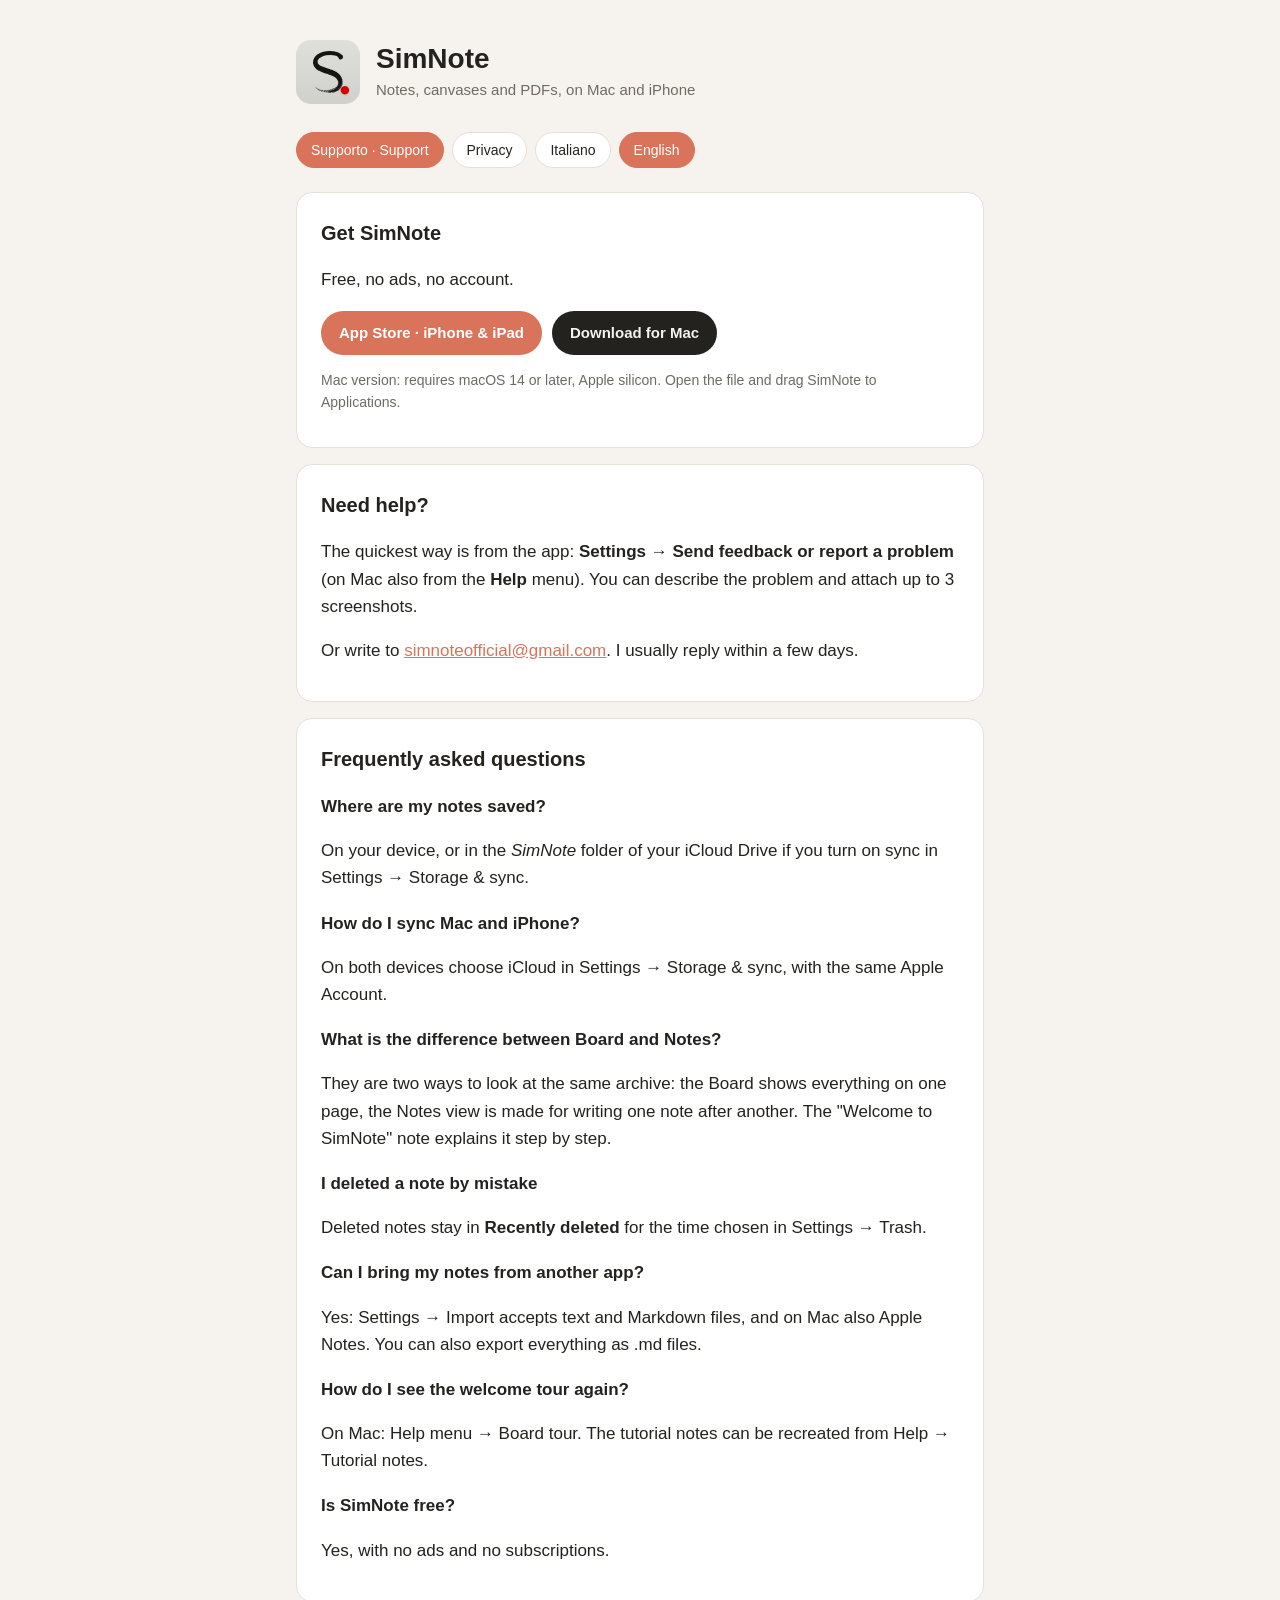
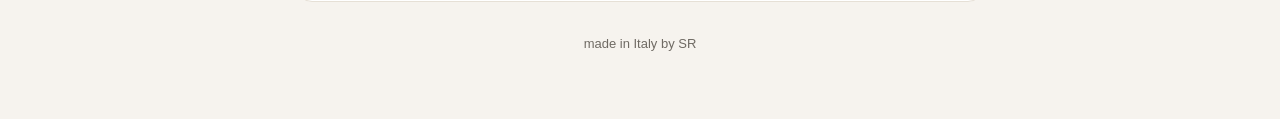
==== index.html @ 3bf7bce7 "SimNote website" ====
<!doctype html>
<html data-lang="en">
<head>
<meta charset="utf-8">
<meta name="viewport" content="width=device-width, initial-scale=1">
<title>SimNote · Support</title>
<link rel="icon" href="icon.png">
<link rel="stylesheet" href="style.css">
<script src="lang.js"></script>
</head>
<body>
<main>
  <header>
    <img src="icon.png" alt="">
    <div>
      <h1>SimNote</h1>
      <p><span lang="it">Note, lavagne e PDF, su Mac e iPhone</span><span lang="en">Notes, canvases and PDFs, on Mac and iPhone</span></p>
    </div>
  </header>
  <nav>
    <a href="index.html" class="on">Supporto · Support</a>
    <a href="privacy.html">Privacy</a>
    <button data-set="it" onclick="setLang('it')">Italiano</button>
    <button data-set="en" onclick="setLang('en')">English</button>
  </nav>

  <div lang="it">
  <section class="get">
    <h2>Scarica SimNote</h2>
    <p>Gratis, senza pubblicità e senza account.</p>
    <p class="buttons"><a class="btn" href="https://apps.apple.com/app/id6836353241">App Store · iPhone e iPad</a> <a class="btn alt" href="SimNote.dmg" download>Scarica per Mac</a></p>
    <p class="muted">Versione Mac: richiede macOS 14 o successivo, Apple Silicon. Apri il file, trascina SimNote in Applicazioni.</p>
  </section>
  <section>
    <h2>Serve aiuto?</h2>
    <p>Il modo più veloce è dall'app: <strong>Impostazioni → Invia un feedback o segnala un problema</strong> (sul Mac anche dal menu <strong>Aiuto</strong>). Puoi descrivere il problema e allegare fino a 3 screenshot.</p>
    <p>In alternativa scrivi a <a href="mailto:simnoteofficial@gmail.com">simnoteofficial@gmail.com</a>. Rispondo di solito entro pochi giorni.</p>
  </section>
  <section>
    <h2>Domande frequenti</h2>
    <h3>Dove sono salvate le mie note?</h3>
    <p>Sul dispositivo, oppure nella cartella <em>SimNote</em> del tuo iCloud Drive se attivi la sincronizzazione in Impostazioni → Archiviazione e sincronizzazione.</p>
    <h3>Come sincronizzo Mac e iPhone?</h3>
    <p>Su entrambi i dispositivi scegli iCloud in Impostazioni → Archiviazione e sincronizzazione, con lo stesso account Apple.</p>
    <h3>Qual è la differenza tra Bacheca e Note?</h3>
    <p>Sono due modi di guardare lo stesso archivio: la Bacheca mostra tutto su una pagina, la vista Note è fatta per scrivere una nota dopo l'altra. La nota "Benvenuto in SimNote" lo spiega passo per passo.</p>
    <h3>Ho cancellato una nota per errore</h3>
    <p>Le note eliminate restano in <strong>Eliminate di recente</strong> per il tempo scelto in Impostazioni → Cestino.</p>
    <h3>Posso portare le mie note da un'altra app?</h3>
    <p>Sì: Impostazioni → Importa accetta file di testo e Markdown, e sul Mac anche le note di Apple Note. Puoi anche esportare tutto in file .md.</p>
    <h3>Come rivedo il tour iniziale?</h3>
    <p>Sul Mac: menu Aiuto → Tour della Bacheca. Le note del tutorial si possono ricreare da Aiuto → Note tutorial.</p>
    <h3>SimNote è gratuita?</h3>
    <p>Sì, senza pubblicità e senza abbonamenti.</p>
  </section>
  </div>

  <div lang="en">
  <section class="get">
    <h2>Get SimNote</h2>
    <p>Free, no ads, no account.</p>
    <p class="buttons"><a class="btn" href="https://apps.apple.com/app/id6836353241">App Store · iPhone &amp; iPad</a> <a class="btn alt" href="SimNote.dmg" download>Download for Mac</a></p>
    <p class="muted">Mac version: requires macOS 14 or later, Apple silicon. Open the file and drag SimNote to Applications.</p>
  </section>
  <section>
    <h2>Need help?</h2>
    <p>The quickest way is from the app: <strong>Settings → Send feedback or report a problem</strong> (on Mac also from the <strong>Help</strong> menu). You can describe the problem and attach up to 3 screenshots.</p>
    <p>Or write to <a href="mailto:simnoteofficial@gmail.com">simnoteofficial@gmail.com</a>. I usually reply within a few days.</p>
  </section>
  <section>
    <h2>Frequently asked questions</h2>
    <h3>Where are my notes saved?</h3>
    <p>On your device, or in the <em>SimNote</em> folder of your iCloud Drive if you turn on sync in Settings → Storage &amp; sync.</p>
    <h3>How do I sync Mac and iPhone?</h3>
    <p>On both devices choose iCloud in Settings → Storage &amp; sync, with the same Apple Account.</p>
    <h3>What is the difference between Board and Notes?</h3>
    <p>They are two ways to look at the same archive: the Board shows everything on one page, the Notes view is made for writing one note after another. The "Welcome to SimNote" note explains it step by step.</p>
    <h3>I deleted a note by mistake</h3>
    <p>Deleted notes stay in <strong>Recently deleted</strong> for the time chosen in Settings → Trash.</p>
    <h3>Can I bring my notes from another app?</h3>
    <p>Yes: Settings → Import accepts text and Markdown files, and on Mac also Apple Notes. You can also export everything as .md files.</p>
    <h3>How do I see the welcome tour again?</h3>
    <p>On Mac: Help menu → Board tour. The tutorial notes can be recreated from Help → Tutorial notes.</p>
    <h3>Is SimNote free?</h3>
    <p>Yes, with no ads and no subscriptions.</p>
  </section>
  </div>

  <footer>made in Italy by SR</footer>
</main>
</body>
</html>
---- style.css ----
:root {
  --bg: #f6f3ee; --card: #ffffff; --text: #24221f; --muted: #6f6a63;
  --line: #e6e0d6; --accent: #d9735a;
}
@media (prefers-color-scheme: dark) {
  :root { --bg: #15161a; --card: #1e2026; --text: #ece8e1; --muted: #a29d95; --line: #2c2f37; --accent: #f0957a; }
}
* { box-sizing: border-box; }
body {
  margin: 0; background: var(--bg); color: var(--text);
  font: 17px/1.6 -apple-system, BlinkMacSystemFont, "Segoe UI", Helvetica, Arial, sans-serif;
}
main { max-width: 720px; margin: 0 auto; padding: 40px 16px 64px; }
header { display: flex; align-items: center; gap: 16px; margin-bottom: 28px; }
header img { width: 64px; height: 64px; border-radius: 15px; }
header h1 { margin: 0; font-size: 28px; line-height: 1.2; }
header p { margin: 2px 0 0; color: var(--muted); font-size: 15px; }
nav { display: flex; gap: 8px; flex-wrap: wrap; margin-bottom: 24px; }
nav a, nav button {
  font: inherit; font-size: 14px; padding: 6px 14px; border-radius: 999px;
  border: 1px solid var(--line); background: var(--card); color: var(--text);
  text-decoration: none; cursor: pointer;
}
nav .on { background: var(--accent); border-color: var(--accent); color: #fff; }
section { background: var(--card); border: 1px solid var(--line); border-radius: 16px; padding: 4px 24px 20px; margin-bottom: 16px; }
h2 { font-size: 20px; margin: 20px 0 6px; }
h3 { font-size: 17px; margin: 18px 0 4px; }
p, li { color: var(--text); }
.muted { color: var(--muted); font-size: 14px; }
a { color: var(--accent); }
footer { text-align: center; color: var(--muted); font-size: 13px; margin-top: 32px; font-family: Arial, sans-serif; }
html[data-lang="it"] main [lang="en"], html[data-lang="en"] main [lang="it"] { display: none; }

.buttons { display: flex; gap: 10px; flex-wrap: wrap; margin: 14px 0 6px; }
.btn { display: inline-block; padding: 10px 18px; border-radius: 999px; background: var(--accent); color: #fff; text-decoration: none; font-weight: 600; font-size: 15px; }
.btn.alt { background: var(--text); color: var(--bg); }
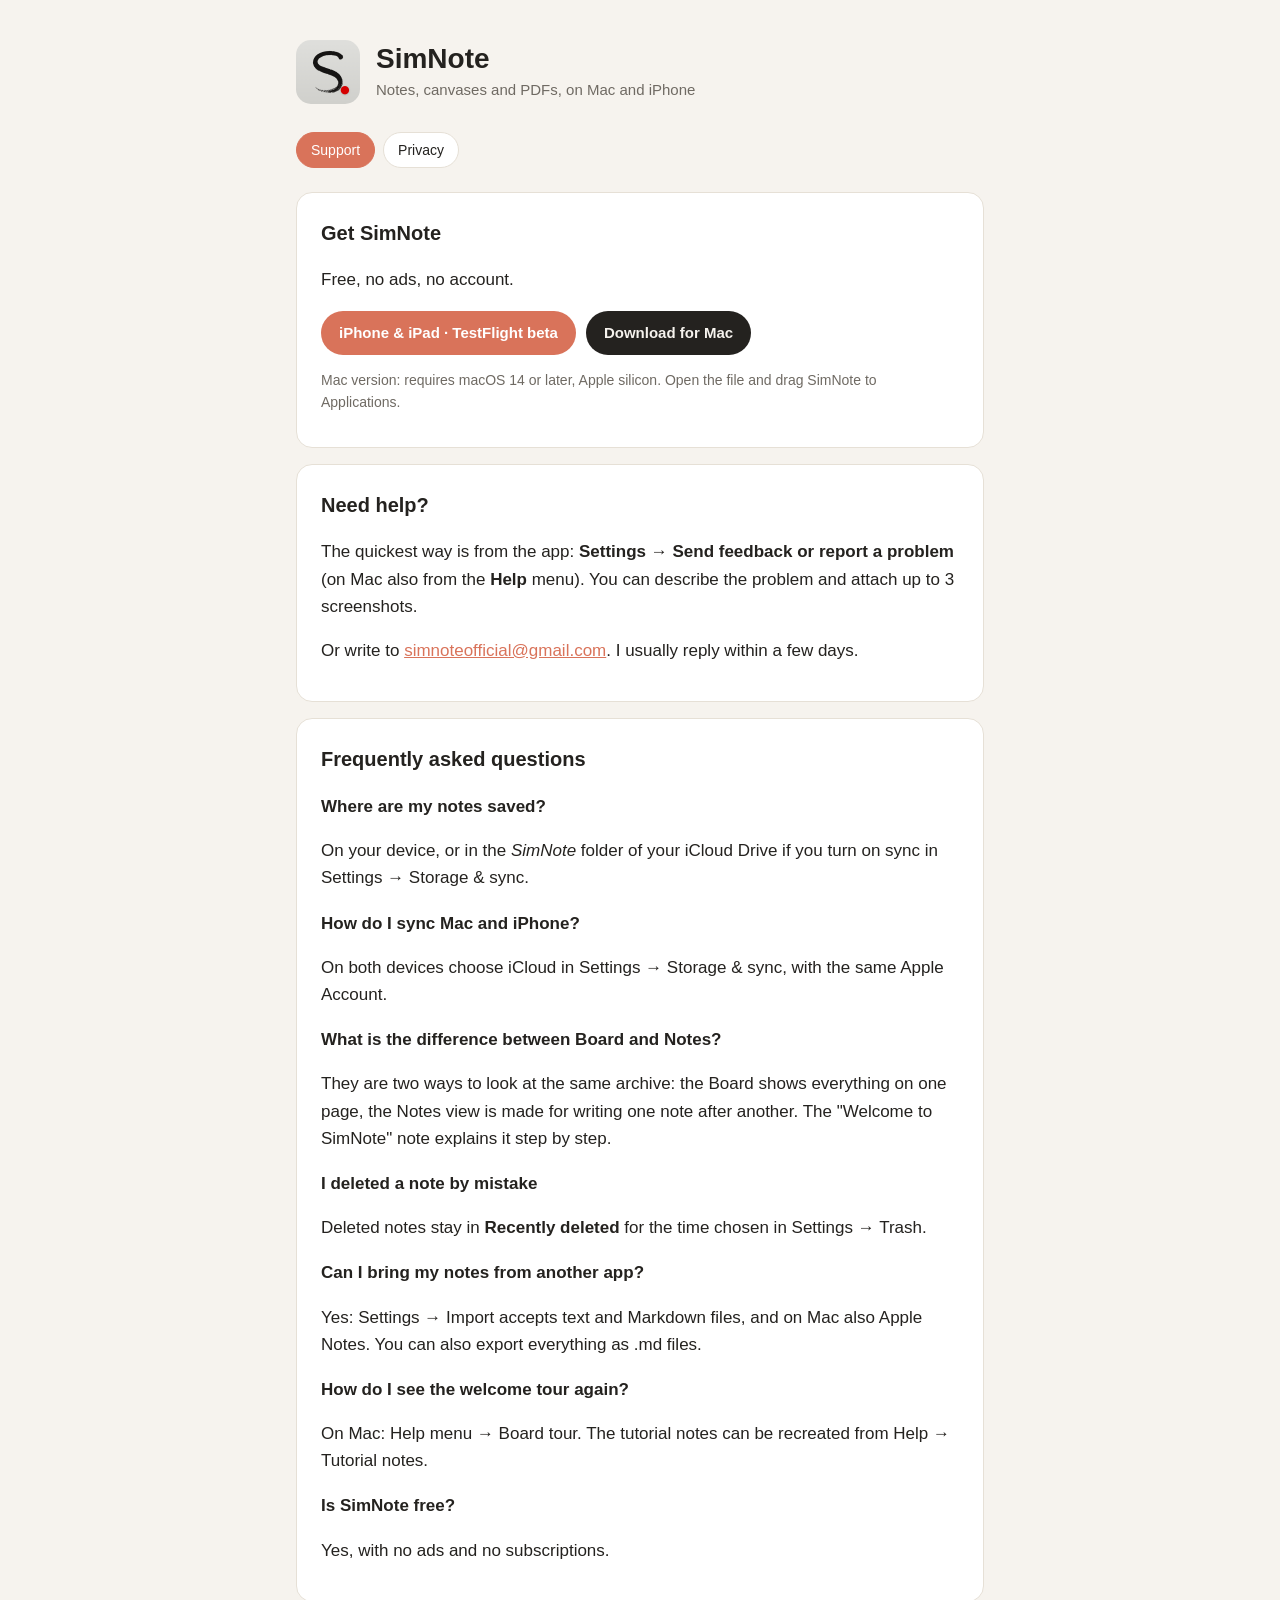
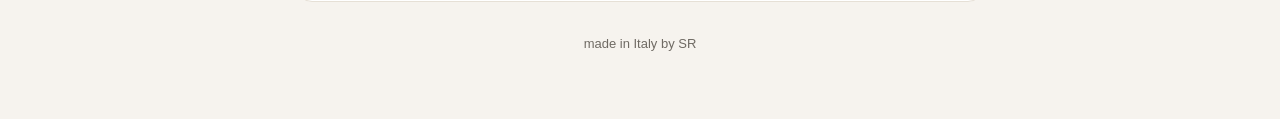
==== commit ad60fe91: "English only; TestFlight link" ====
--- a/index.html
+++ b/index.html
@@ -1,12 +1,11 @@
 <!doctype html>
-<html data-lang="en">
+<html lang="en">
 <head>
 <meta charset="utf-8">
 <meta name="viewport" content="width=device-width, initial-scale=1">
 <title>SimNote · Support</title>
 <link rel="icon" href="icon.png">
 <link rel="stylesheet" href="style.css">
-<script src="lang.js"></script>
 </head>
 <body>
 <main>
@@ -14,52 +13,19 @@
     <img src="icon.png" alt="">
     <div>
       <h1>SimNote</h1>
-      <p><span lang="it">Note, lavagne e PDF, su Mac e iPhone</span><span lang="en">Notes, canvases and PDFs, on Mac and iPhone</span></p>
+      <p>Notes, canvases and PDFs, on Mac and iPhone</p>
     </div>
   </header>
   <nav>
-    <a href="index.html" class="on">Supporto · Support</a>
+    <a href="index.html" class="on">Support</a>
     <a href="privacy.html">Privacy</a>
-    <button data-set="it" onclick="setLang('it')">Italiano</button>
-    <button data-set="en" onclick="setLang('en')">English</button>
   </nav>
 
-  <div lang="it">
-  <section class="get">
-    <h2>Scarica SimNote</h2>
-    <p>Gratis, senza pubblicità e senza account.</p>
-    <p class="buttons"><a class="btn" href="https://apps.apple.com/app/id6836353241">App Store · iPhone e iPad</a> <a class="btn alt" href="SimNote.dmg" download>Scarica per Mac</a></p>
-    <p class="muted">Versione Mac: richiede macOS 14 o successivo, Apple Silicon. Apri il file, trascina SimNote in Applicazioni.</p>
-  </section>
-  <section>
-    <h2>Serve aiuto?</h2>
-    <p>Il modo più veloce è dall'app: <strong>Impostazioni → Invia un feedback o segnala un problema</strong> (sul Mac anche dal menu <strong>Aiuto</strong>). Puoi descrivere il problema e allegare fino a 3 screenshot.</p>
-    <p>In alternativa scrivi a <a href="mailto:simnoteofficial@gmail.com">simnoteofficial@gmail.com</a>. Rispondo di solito entro pochi giorni.</p>
-  </section>
-  <section>
-    <h2>Domande frequenti</h2>
-    <h3>Dove sono salvate le mie note?</h3>
-    <p>Sul dispositivo, oppure nella cartella <em>SimNote</em> del tuo iCloud Drive se attivi la sincronizzazione in Impostazioni → Archiviazione e sincronizzazione.</p>
-    <h3>Come sincronizzo Mac e iPhone?</h3>
-    <p>Su entrambi i dispositivi scegli iCloud in Impostazioni → Archiviazione e sincronizzazione, con lo stesso account Apple.</p>
-    <h3>Qual è la differenza tra Bacheca e Note?</h3>
-    <p>Sono due modi di guardare lo stesso archivio: la Bacheca mostra tutto su una pagina, la vista Note è fatta per scrivere una nota dopo l'altra. La nota "Benvenuto in SimNote" lo spiega passo per passo.</p>
-    <h3>Ho cancellato una nota per errore</h3>
-    <p>Le note eliminate restano in <strong>Eliminate di recente</strong> per il tempo scelto in Impostazioni → Cestino.</p>
-    <h3>Posso portare le mie note da un'altra app?</h3>
-    <p>Sì: Impostazioni → Importa accetta file di testo e Markdown, e sul Mac anche le note di Apple Note. Puoi anche esportare tutto in file .md.</p>
-    <h3>Come rivedo il tour iniziale?</h3>
-    <p>Sul Mac: menu Aiuto → Tour della Bacheca. Le note del tutorial si possono ricreare da Aiuto → Note tutorial.</p>
-    <h3>SimNote è gratuita?</h3>
-    <p>Sì, senza pubblicità e senza abbonamenti.</p>
-  </section>
-  </div>
 
-  <div lang="en">
   <section class="get">
     <h2>Get SimNote</h2>
     <p>Free, no ads, no account.</p>
-    <p class="buttons"><a class="btn" href="https://apps.apple.com/app/id6836353241">App Store · iPhone &amp; iPad</a> <a class="btn alt" href="SimNote.dmg" download>Download for Mac</a></p>
+    <p class="buttons"><a class="btn" href="https://testflight.apple.com/join/2Q2Vzb8V">iPhone &amp; iPad · TestFlight beta</a> <a class="btn alt" href="SimNote.dmg" download>Download for Mac</a></p>
     <p class="muted">Mac version: requires macOS 14 or later, Apple silicon. Open the file and drag SimNote to Applications.</p>
   </section>
   <section>
@@ -84,7 +50,6 @@
     <h3>Is SimNote free?</h3>
     <p>Yes, with no ads and no subscriptions.</p>
   </section>
-  </div>
 
   <footer>made in Italy by SR</footer>
 </main>
--- a/style.css
+++ b/style.css
@@ -29,7 +29,6 @@
 .muted { color: var(--muted); font-size: 14px; }
 a { color: var(--accent); }
 footer { text-align: center; color: var(--muted); font-size: 13px; margin-top: 32px; font-family: Arial, sans-serif; }
-html[data-lang="it"] main [lang="en"], html[data-lang="en"] main [lang="it"] { display: none; }
 
 .buttons { display: flex; gap: 10px; flex-wrap: wrap; margin: 14px 0 6px; }
 .btn { display: inline-block; padding: 10px 18px; border-radius: 999px; background: var(--accent); color: #fff; text-decoration: none; font-weight: 600; font-size: 15px; }
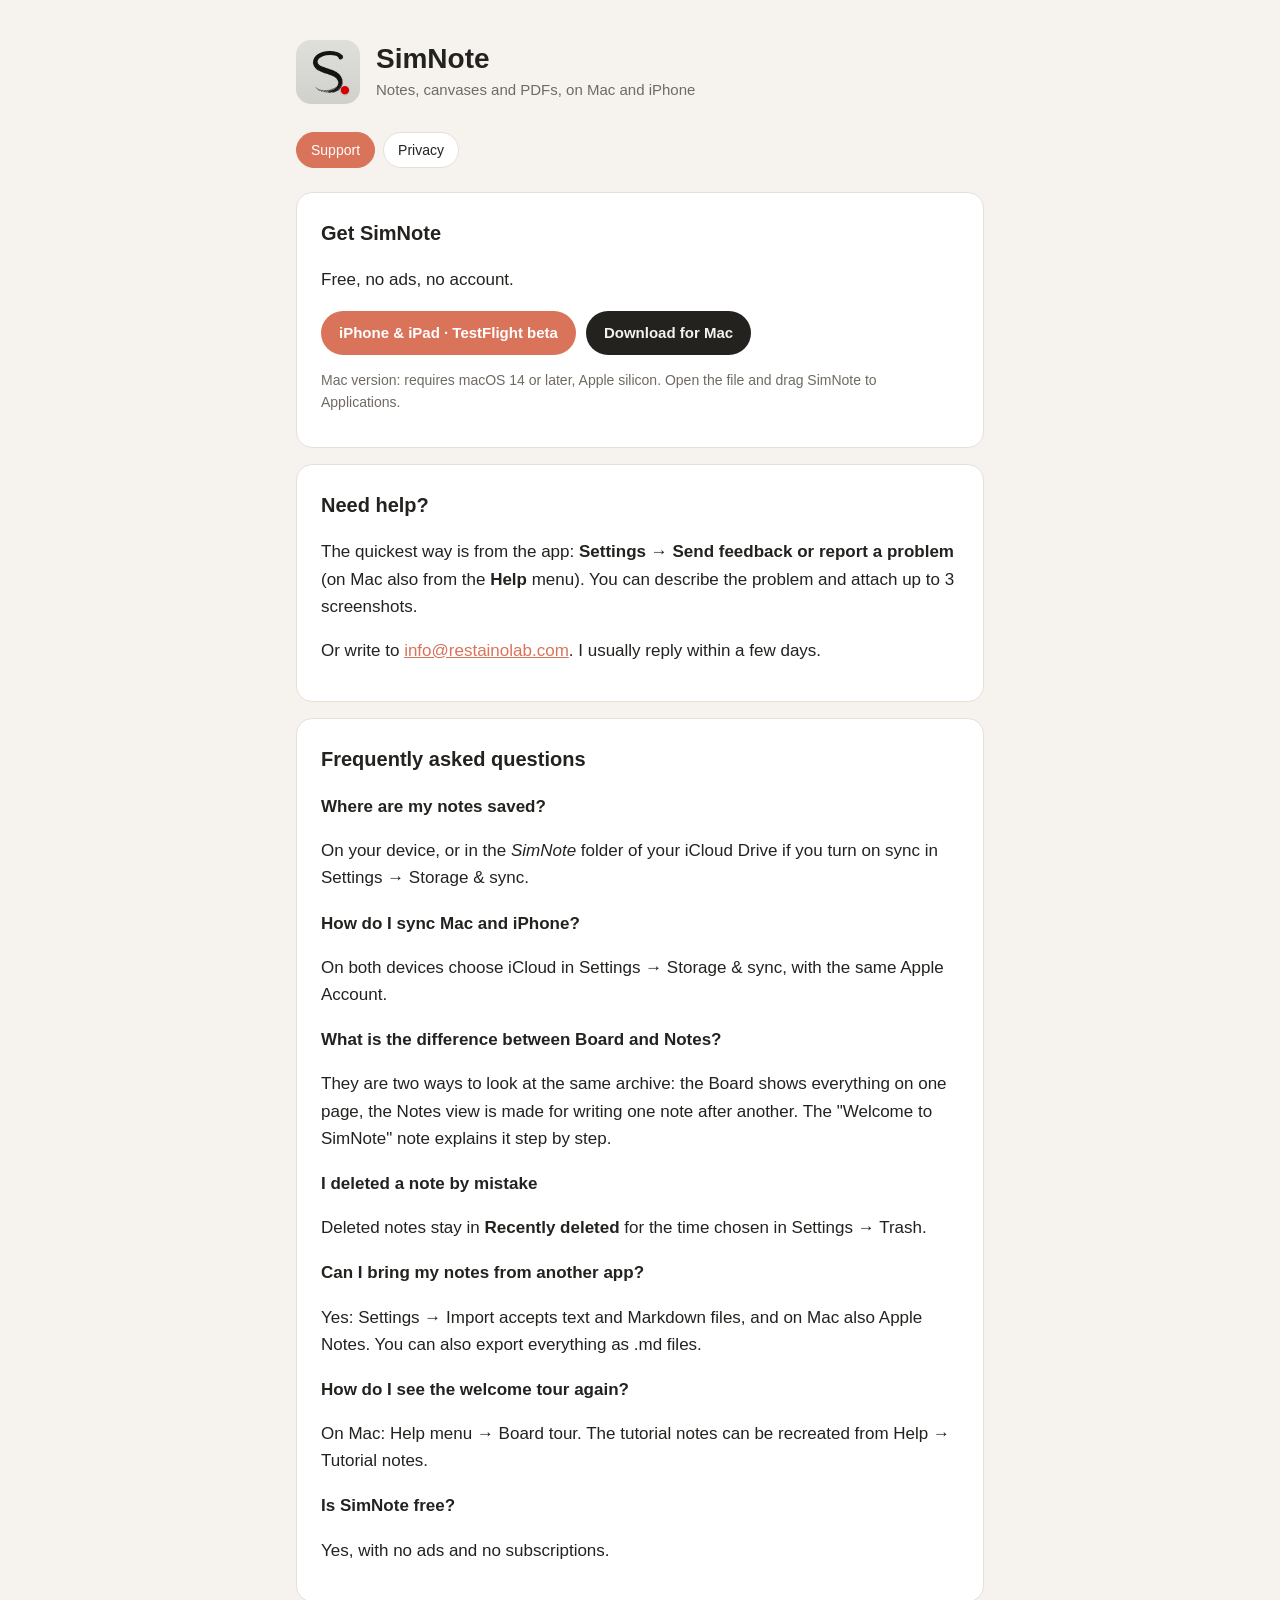
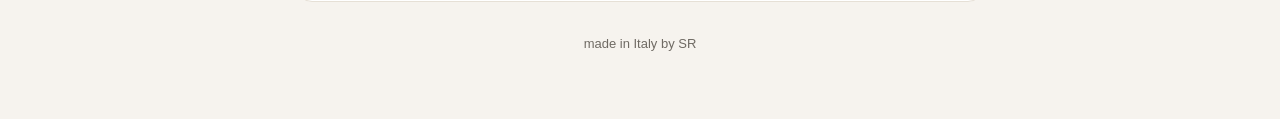
==== commit b63aa598: "Support email: info@restainolab.com" ====
--- a/index.html
+++ b/index.html
@@ -31,7 +31,7 @@
   <section>
     <h2>Need help?</h2>
     <p>The quickest way is from the app: <strong>Settings → Send feedback or report a problem</strong> (on Mac also from the <strong>Help</strong> menu). You can describe the problem and attach up to 3 screenshots.</p>
-    <p>Or write to <a href="mailto:simnoteofficial@gmail.com">simnoteofficial@gmail.com</a>. I usually reply within a few days.</p>
+    <p>Or write to <a href="mailto:info@restainolab.com">info@restainolab.com</a>. I usually reply within a few days.</p>
   </section>
   <section>
     <h2>Frequently asked questions</h2>
